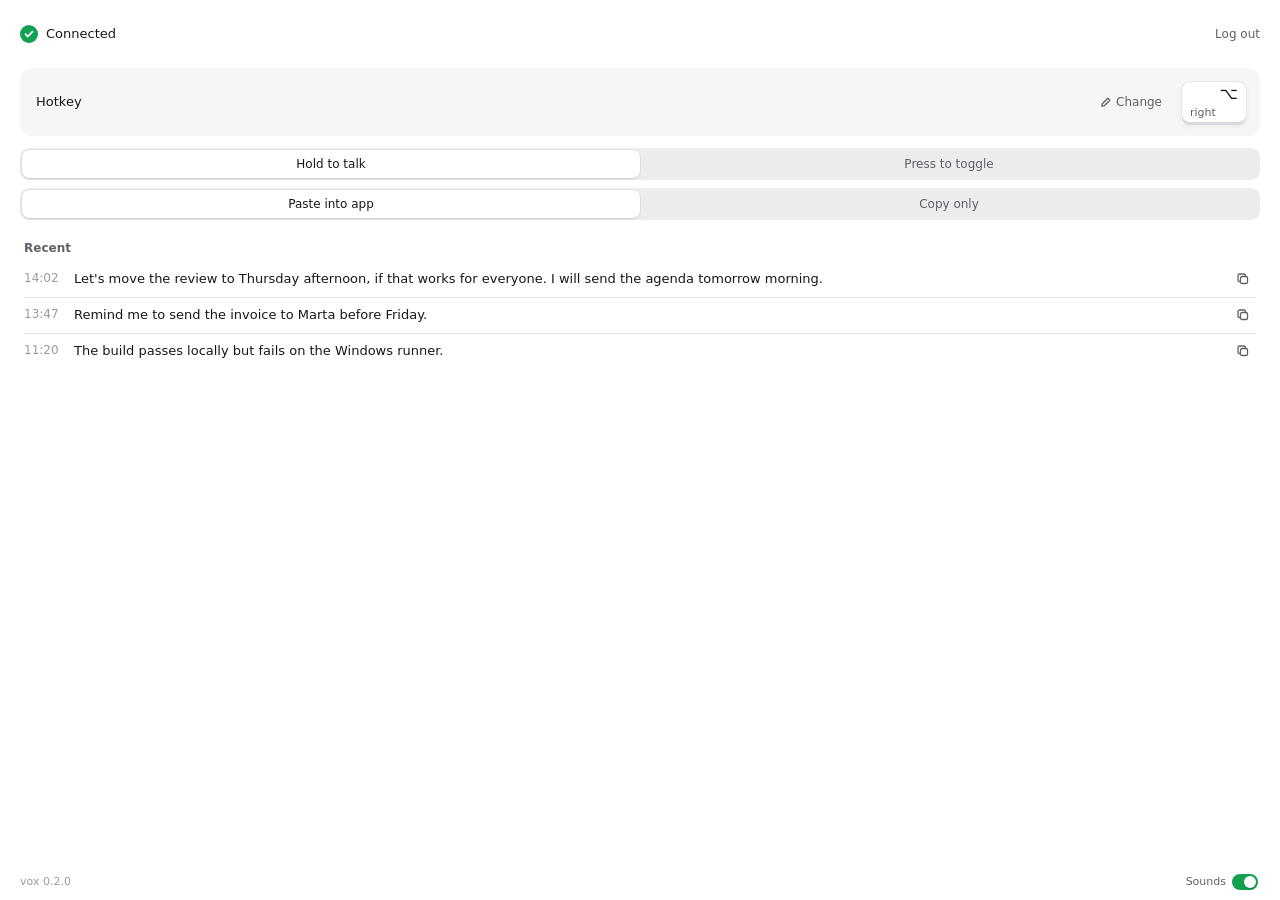
==== vox/ui/index.html @ f99d046e "Add vox: push-to-talk dictation through ChatGPT A menu bar app for macOS (Windows build included): h" ====
<!doctype html>
<html lang="en">
<head>
<meta charset="utf-8">
<meta name="viewport" content="width=device-width, initial-scale=1">
<title>vox</title>
<link rel="stylesheet" href="style.css">
<style>
  /* Step "Try it": one line with a live keycap in it. */
  .try { display: flex; align-items: center; gap: var(--s2); font-size: var(--fs-lg); color: var(--text-2); flex-wrap: wrap; }
  .try .keys { margin: 0 2px; }
  .view-enter { animation: reveal var(--t-slow) var(--ease-out); }
  .step.done .step-num { animation: none; }
  .step.just .step-num { animation: pop var(--t-slow) var(--ease-out); }
  .cancel-key { display: inline-flex; align-items: center; gap: 6px; font-size: var(--fs-sm); color: var(--text-2); padding: 2px 4px; border-radius: var(--r-sm); }
  .cancel-key:hover { color: var(--text); }
</style>
</head>
<body class="main">
<div class="app" id="app">
  <section id="top"></section>
  <section id="settings"></section>
  <section id="recent"></section>
  <footer class="footer" id="footer"></footer>
</div>

<script>
(() => {
  "use strict";

  // ---------- icons ----------
  const I = {
    check: '<svg width="12" height="12" viewBox="0 0 12 12" fill="none" stroke="currentColor" stroke-width="1.8" stroke-linecap="round" stroke-linejoin="round"><path d="M2.5 6.2l2.3 2.3 4.7-4.9"/></svg>',
    checkBig: '<svg width="14" height="14" viewBox="0 0 14 14" fill="none" stroke="currentColor" stroke-width="2" stroke-linecap="round" stroke-linejoin="round"><path d="M3 7.3l2.6 2.6 5.4-5.8"/></svg>',
    copy: '<svg width="14" height="14" viewBox="0 0 14 14" fill="none" stroke="currentColor" stroke-width="1.3"><rect x="4.5" y="4.5" width="7" height="7" rx="1.6"/><path d="M9.5 4.5V3.6c0-.9-.7-1.6-1.6-1.6H3.6C2.7 2 2 2.7 2 3.6v4.3c0 .9.7 1.6 1.6 1.6h.9"/></svg>',
    pencil: '<svg width="12" height="12" viewBox="0 0 12 12" fill="none" stroke="currentColor" stroke-width="1.3" stroke-linejoin="round"><path d="M7.8 2.2l2 2L4.3 9.7 1.8 10.2l.5-2.5z"/></svg>',
    warn: '<svg width="13" height="13" viewBox="0 0 16 16" fill="none"><path d="M8 1.8l6.6 11.6H1.4L8 1.8z" fill="currentColor"/><path d="M8 6.3v3.2" stroke="var(--bg)" stroke-width="1.6" stroke-linecap="round"/><circle cx="8" cy="11.4" r="0.9" fill="var(--bg)"/></svg>',
  };

  // ---------- helpers ----------
  const esc = (s) => String(s == null ? "" : s).replace(/[&<>"']/g, (c) => ({ "&": "&amp;", "<": "&lt;", ">": "&gt;", '"': "&quot;", "'": "&#39;" }[c]));

  const PERMS = [
    { id: "microphone", name: "Microphone", sub: "To hear you", why: "Records your voice while the key is down." },
    { id: "accessibility", name: "Accessibility", sub: "To type for you", why: "Pastes the text into the app you use." },
    { id: "input_monitoring", name: "Input Monitoring", sub: "To see the hotkey", why: "Sees the hotkey while other apps have focus." },
  ];

  // "unknown" counts as fine: some systems cannot report it, and a step that
  // can never turn green would block the set-up view forever.
  const permsOk = (s) => s.platform !== "mac" || PERMS.every((p) => (s.permissions || {})[p.id] !== "missing");

  // Keycaps. "Right ⌥" draws as one key with the symbol top-right and the
  // side word bottom-left, like a real Mac key. "Ctrl + Space" draws as two.
  function keycaps(label) {
    return String(label || "").split(" + ").map((p) => {
      const m = /^(Left|Right) (.+)$/.exec(p);
      return m
        ? `<span class="keycap split"><span class="sym">${esc(m[2])}</span><span class="word">${esc(m[1].toLowerCase())}</span></span>`
        : `<span class="keycap">${esc(p)}</span>`;
    }).join('<span class="plus">+</span>');
  }

  function keyButton(s) {
    if (s.capturing) return `<span class="capture-slot" role="status">Press a key<span class="caret"></span></span>`;
    return `<button class="keys" data-action="capture" title="Change hotkey" aria-label="Hotkey ${esc(s.hotkey.label)}. Change.">${keycaps(s.hotkey.label)}</button>`;
  }

  const cancelKey = (withText) => `<button class="cancel-key" data-action="cancel"><span class="kbd">esc</span>${withText ? "Cancel" : ""}</button>`;
  const changeBtn = () => `<button class="change-btn" data-action="capture">${I.pencil}Change</button>`;

  function seg(name, value, options) {
    const idx = Math.max(0, options.findIndex((o) => o[0] === value));
    const btns = options.map(([v, text]) =>
      `<button role="radio" aria-checked="${v === value}" data-action="${name}" data-value="${v}">${esc(text)}</button>`).join("");
    return `<div class="seg" role="radiogroup" data-index="${idx}"><span class="seg-thumb"></span>${btns}</div>`;
  }

  // ---------- transient UI (never stored in state) ----------
  const ui = {
    copied: null,        // { index, text, until }
    open: null,          // text of the expanded history row
    confirmUntil: 0,     // hotkey confirm animation
    justDone: {},        // step id -> true for the render where it turns done
    waiting: {},         // permission id -> time when "Open Settings" was clicked
    justGranted: {},     // permission id -> true for the render where it turns granted
    holdPermsUntil: 0,   // keep the permission step open briefly so the last check is seen
    lastView: null,
  };
  let state = null;
  let prev = null;

  // ---------- set-up steps ----------
  function buildSteps(s) {
    const mac = s.platform === "mac";
    const acc = s.account;
    const steps = [];

    let body1 = "";
    if (acc === "logged_out") {
      body1 = `<button class="btn btn-primary btn-wide" data-action="login">Log in with ChatGPT</button>`;
    } else if (acc === "logging_in") {
      body1 = `<div class="working"><span class="spinner"></span>Finish logging in in the ChatGPT window</div>`;
    } else if (acc === "learning") {
      body1 = `<div class="working"><span class="spinner"></span>Getting ready…</div><div class="progress"><i></i></div>`;
    } else if (acc === "error") {
      body1 = `<p class="error-text">${I.warn}<span>${esc(s.account_error || "Could not log in.")}</span></p><button class="btn btn-primary" data-action="login">Try again</button>`;
    }
    steps.push({ id: "login", done: acc === "ready", title: "Log in", doneTitle: "Connected",
      meta: acc === "ready" ? `<button class="link" data-action="logout">Log out</button>` : "", body: body1 });

    if (mac) {
      const perms = s.permissions || {};
      const missing = PERMS.filter((p) => perms[p.id] === "missing").length;
      const rows = PERMS.map((p) => {
        const st = perms[p.id] || "unknown";
        let action;
        if (st === "granted") action = `<span class="perm-ok${ui.justGranted[p.id] ? " pop" : ""}" aria-label="On">${I.checkBig}</span>`;
        else if (ui.waiting[p.id]) action = `<span class="perm-wait"><span class="spinner"></span>Waiting…</span>`;
        else action = `<button class="btn btn-quiet" data-action="perm" data-value="${p.id}">Open Settings</button>`;
        const dot = `<span class="dot ${st}${ui.justGranted[p.id] ? " pop" : ""}"></span>`;
        return `<div class="perm" title="${esc(p.why)}">${dot}<span class="perm-text"><span class="perm-name">${p.name}</span><span class="perm-sub">${p.sub}</span></span>${action}</div>`;
      }).join("");
      steps.push({ id: "perms", done: permsOk(s), title: "Allow access", doneTitle: "Access on",
        meta: permsOk(s) ? "" : `${missing} to go`, body: `<div class="perms">${rows}</div>` });
    }

    const verb = s.mode === "toggle" ? "Press" : "Hold";
    steps.push({ id: "try", done: (s.history || []).length > 0, title: "Try it", meta: "",
      body: `<div class="try">${verb} ${keyButton(s)} and speak</div>${s.capturing ? `<div style="margin-top:var(--s2)">${cancelKey(true)}</div>` : ""}` });

    // The open step is the first one not done. While the last permission
    // turns green, the permission step stays open a moment longer.
    let active = steps.findIndex((st) => !st.done);
    const permIdx = steps.findIndex((st) => st.id === "perms");
    if (permIdx >= 0 && Date.now() < ui.holdPermsUntil && (active < 0 || active > permIdx)) active = permIdx;
    // Steps after the open step never show as done: the list reads in order.
    steps.forEach((st, i) => { st.shownDone = st.done && (active < 0 || i <= active); });
    return { steps, active };
  }

  function stepsView(s) {
    const { steps, active } = buildSteps(s);
    const items = steps.map((st, i) => {
      const cls = ["step", st.shownDone ? "done" : "", i === active ? "active" : "", ui.justDone[st.id] ? "just" : ""].join(" ");
      const num = st.shownDone ? I.check : String(i + 1);
      return `<li class="${cls}">
        <div class="step-head"><span class="step-num">${num}</span><span class="step-title">${st.shownDone && st.doneTitle ? st.doneTitle : st.title}</span>${st.meta && (i <= active || active < 0) ? `<span class="step-meta">${st.meta}</span>` : ""}</div>
        ${i === active ? `<div class="step-body">${st.body}</div>` : ""}
      </li>`;
    }).join("");
    return `<h1 class="setup-title">Set up vox</h1><ol class="steps">${items}</ol>`;
  }

  // ---------- home ----------
  function accountRow() {
    return `<div class="account"><span class="check-badge">${I.check}</span><span class="label">Connected</span><button class="link" data-action="logout">Log out</button></div>`;
  }

  function settingsView(s) {
    const confirmed = Date.now() < ui.confirmUntil ? " confirmed" : "";
    const warning = s.hotkey && s.hotkey.warning
      ? `<div class="key-warning" role="note">${I.warn}<span>${esc(s.hotkey.warning)}</span></div>` : "";
    return `<div class="settings">
      <div class="hotkey${confirmed}">
        <div class="hotkey-text"><div class="hotkey-title">Hotkey</div></div>
        ${s.capturing ? cancelKey(true) : changeBtn()}
        ${keyButton(s)}
      </div>
      ${warning}
      ${seg("mode", s.mode, [["hold", "Hold to talk"], ["toggle", "Press to toggle"]])}
      ${seg("output", s.output, [["paste", "Paste into app"], ["copy", "Copy only"]])}
    </div>`;
  }

  function recentView(s) {
    const now = Date.now();
    // The warning line takes one row of height; drop one row so the footer
    // stays inside the fixed 520 px window.
    const max = s.hotkey && s.hotkey.warning ? 4 : 5;
    const rows = (s.history || []).slice(0, max).map((h, i) => {
      const copied = ui.copied && ui.copied.index === i && ui.copied.text === h.text && now < ui.copied.until;
      const open = ui.open === h.text;
      return `<li class="row${copied ? " copied" : ""}${open ? " open" : ""}" data-action="expand" data-index="${i}" aria-expanded="${open}">
        <span class="row-time">${esc(h.time)}</span>
        <span class="row-text">${esc(h.text)}</span>
        <button class="copy-btn" data-action="copy" data-index="${i}" aria-label="Copy">${copied ? I.check + "<span>Copied</span>" : I.copy}</button>
      </li>`;
    }).join("");
    return `<div class="recent"><h2 class="section-title">Recent</h2><ul class="rows">${rows}</ul></div>`;
  }

  function footerView(s, home) {
    const sw = home
      ? `<button class="switch" role="switch" aria-checked="${!!s.sounds}" data-action="sounds">Sounds<span class="track"></span></button>` : "";
    return `<span>vox ${esc(s.version || "")}</span>${sw}`;
  }

  // ---------- render ----------
  const last = {};
  function put(id, html, enterClass) {
    const el = document.getElementById(id);
    if (last[id] === html) return;
    last[id] = html;
    el.innerHTML = html;
    el.hidden = html === "";
    if (enterClass) { el.classList.remove(enterClass); void el.offsetWidth; el.classList.add(enterClass); }
  }

  function isHome(s) {
    return s.account === "ready" && permsOk(s) && (s.history || []).length > 0 && Date.now() >= ui.holdPermsUntil;
  }

  function render() {
    const s = state;
    if (!s) return;
    const view = isHome(s) ? "home" : "setup";
    const enter = ui.lastView !== null && ui.lastView !== view ? "view-enter" : null;
    ui.lastView = view;
    if (view === "setup") {
      put("top", stepsView(s), enter);
      put("settings", "");
      put("recent", "");
    } else {
      put("top", accountRow(), enter);
      put("settings", settingsView(s), enter);
      put("recent", recentView(s), enter);
    }
    put("footer", footerView(s, view === "home"));
  }

  function onState(s) {
    prev = state;
    state = s;
    ui.justDone = {};
    ui.justGranted = {};
    if (prev) {
      // Hotkey confirm: capture ended with a new key.
      if (prev.capturing && !s.capturing && prev.hotkey.label !== s.hotkey.label) {
        ui.confirmUntil = Date.now() + 700;
        setTimeout(render, 720);
      }
      // Permissions: a change ends "Waiting…"; a new grant pops its check.
      const pp = prev.permissions || {}, np = s.permissions || {};
      PERMS.forEach((p) => {
        if (pp[p.id] !== np[p.id]) delete ui.waiting[p.id];
        if (pp[p.id] !== "granted" && np[p.id] === "granted") ui.justGranted[p.id] = true;
      });
      if (!permsOk(prev) && permsOk(s) && s.platform === "mac") {
        ui.holdPermsUntil = Date.now() + 900;
        setTimeout(render, 920);
      }
      // Steps that just turned done get one pop.
      const was = buildSteps(prev).steps;
      buildSteps(s).steps.forEach((st) => {
        const p = was.find((x) => x.id === st.id);
        if (st.done && p && !p.done) ui.justDone[st.id] = true;
      });
    }
    render();
  }

  // ---------- bridge ----------
  let api = null; // set to the pywebview api or the mock
  const call = (name, ...args) => {
    if (!api || typeof api[name] !== "function") return Promise.resolve();
    return Promise.resolve(api[name](...args)).catch((e) => console.error("[vox]", name, e));
  };

  window.vox = window.vox || {};
  window.vox.emit = (msg) => { if (msg && msg.type === "state" && msg.state) onState(msg.state); };

  // ---------- interactions ----------
  document.addEventListener("click", (e) => {
    const t = e.target.closest("[data-action]");
    if (!t || !state) return;
    const a = t.dataset.action, v = t.dataset.value;
    if (a === "login") call("login");
    else if (a === "logout") call("logout");
    else if (a === "capture") call("capture_hotkey");
    else if (a === "cancel") call("cancel_capture");
    else if (a === "mode" && v !== state.mode) call("set_mode", v);
    else if (a === "output" && v !== state.output) call("set_output", v);
    else if (a === "sounds") call("set_sounds", !state.sounds);
    else if (a === "perm") {
      ui.waiting[v] = Date.now();
      // Stop waiting after 30 s even if the user closed Settings unchanged.
      setTimeout(() => { if (ui.waiting[v] && Date.now() - ui.waiting[v] >= 30000) { delete ui.waiting[v]; render(); } }, 30010);
      render();
      call("open_permission", v);
    } else if (a === "copy") {
      const i = Number(t.dataset.index);
      const h = (state.history || [])[i];
      if (!h) return;
      call("copy", h.text);
      ui.copied = { index: i, text: h.text, until: Date.now() + 1400 };
      render();
      setTimeout(render, 1420);
    } else if (a === "expand") {
      // Do not collapse a row while the user selects text in it.
      if (String(window.getSelection && window.getSelection()).length > 0) return;
      const h = (state.history || [])[Number(t.dataset.index)];
      if (!h) return;
      ui.open = ui.open === h.text ? null : h.text;
      render();
    }
  });

  document.addEventListener("keydown", (e) => {
    if (state && state.capturing && e.key === "Escape") { e.preventDefault(); call("cancel_capture"); }
  });

  // ---------- mock (plain browser, or "?mock") ----------
  function startMock() {
    const history = [
      { text: "Let's move the review to Thursday afternoon, if that works for everyone. I will send the agenda tomorrow morning.", time: "14:02" },
      { text: "Remind me to send the invoice to Marta before Friday.", time: "13:47" },
      { text: "The build passes locally but fails on the Windows runner.", time: "11:20" },
    ];
    const five = history.concat([
      // CJK sample, escaped so the source stays ASCII: checks Chinese layout in Recent.
      { text: "\u5468\u4e94\u4e4b\u524d\u628a\u53d1\u7968\u53d1\u7ed9\u739b\u5c14\u5854\uff0c\u987a\u4fbf\u786e\u8ba4\u4e00\u4e0b\u4ed8\u6b3e\u65e5\u671f\u3002", time: "10:05" },
      { text: "Ship it after the review.", time: "09:31" },
    ]);
    const granted = { microphone: "granted", accessibility: "granted", input_monitoring: "granted" };
    const base = {
      platform: "mac", account: "ready", account_error: null, hotkey: { label: "Right ⌥", warning: null },
      capturing: false, mode: "hold", output: "paste", sounds: true, permissions: granted, history, version: "0.2.0",
    };
    const presets = {
      logged_out: { account: "logged_out", history: [] },
      first_run: { account: "logged_out", history: [], permissions: { microphone: "missing", accessibility: "missing", input_monitoring: "missing" } },
      logging_in: { account: "logging_in", history: [] },
      learning: { account: "learning", history: [] },
      ready: {},
      ready_full: { history: five },
      ready_empty: { history: [] },
      capturing: { capturing: true },
      permissions: { permissions: { microphone: "missing", accessibility: "missing", input_monitoring: "granted" } },
      error: { account: "error", account_error: "Login timed out.", history: [] },
      warning: { history: five, hotkey: { label: "Ctrl + Space", warning: "Also switches input source" } },
      win: { platform: "win", hotkey: { label: "Right Ctrl", warning: null }, permissions: {} },
    };
    let s;
    const load = () => {
      const key = (location.hash || "#ready").slice(1);
      s = JSON.parse(JSON.stringify(Object.assign({}, base, presets[key] || {})));
      state = null; ui.lastView = null; ui.waiting = {}; ui.open = null;
      window.vox.emit({ type: "state", state: s });
    };
    const push = (patch) => { s = Object.assign({}, s, patch); window.vox.emit({ type: "state", state: JSON.parse(JSON.stringify(s)) }); };
    const after = (ms, fn) => setTimeout(fn, ms);

    // Mock key capture. A lone modifier is decided on key-up, so that
    // "Ctrl" then "Space" becomes "Ctrl + Space" and not "Left Ctrl".
    const mac = () => s.platform === "mac";
    const MOD = { Control: () => (mac() ? "⌃" : "Ctrl"), Alt: () => (mac() ? "⌥" : "Alt"), Shift: () => (mac() ? "⇧" : "Shift"), Meta: () => (mac() ? "⌘" : "Win") };
    let pendingMod = null;
    const keyName = (e) => {
      if (e.code === "Space") return "Space";
      if (/^F\d+$/.test(e.code)) return e.code;
      if (e.key.length === 1) return e.key.toUpperCase();
      return e.key;
    };
    const setKey = (label) => push({ capturing: false, hotkey: { label, warning: label === "Ctrl + Space" ? "Also switches input source" : null } });
    document.addEventListener("keydown", (e) => {
      if (!s || !s.capturing || e.key === "Escape") return;
      e.preventDefault();
      if (MOD[e.key]) { pendingMod = e; return; }
      pendingMod = null;
      const mods = [];
      if (e.ctrlKey) mods.push(MOD.Control());
      if (e.altKey) mods.push(MOD.Alt());
      if (e.shiftKey) mods.push(MOD.Shift());
      if (e.metaKey) mods.push(MOD.Meta());
      setKey(mods.concat(keyName(e)).join(" + "));
    });
    document.addEventListener("keyup", (e) => {
      if (!s || !s.capturing || !pendingMod || e.code !== pendingMod.code) return;
      const side = e.code.endsWith("Right") ? "Right" : "Left";
      pendingMod = null;
      setKey(`${side} ${MOD[e.key]()}`);
    });

    api = {
      get_state: () => Promise.resolve(s),
      login: () => {
        push({ account: "logging_in", account_error: null });
        after(1600, () => { push({ account: "learning" }); after(5000, () => push({ account: "ready" })); });
      },
      logout: () => push({ account: "logged_out" }),
      capture_hotkey: () => push({ capturing: true }),
      cancel_capture: () => push({ capturing: false }),
      set_mode: (m) => push({ mode: m }),
      set_output: (o) => push({ output: o }),
      set_sounds: (on) => push({ sounds: !!on }),
      open_permission: (id) => after(1500, () => push({ permissions: Object.assign({}, s.permissions, { [id]: "granted" }) })),
      copy: (text) => { try { navigator.clipboard && navigator.clipboard.writeText(text); } catch (_) {} },
    };
    window.addEventListener("hashchange", load);
    load();
  }

  // ---------- boot ----------
  let booted = false;
  function bootReal() {
    if (booted) return;
    booted = true;
    api = window.pywebview.api;
    call("get_state").then((s) => { if (s && !state) onState(s); });
  }
  // "?mock" forces the mock, also inside pywebview, for screenshots of
  // each state in the real engine.
  if (new URLSearchParams(location.search).has("mock")) {
    booted = true;
    startMock();
  }
  window.addEventListener("pywebviewready", bootReal);
  if (window.pywebview && window.pywebview.api) bootReal();
  setTimeout(() => {
    if (booted) return;
    if (window.pywebview) return; // bridge exists; wait for pywebviewready.
    booted = true;
    startMock();
  }, 300);
})();
</script>
</body>
</html>
---- vox/ui/style.css ----
/* vox shared styles.
 *
 * Tokens follow docs/design.md. Light is the default; dark comes from
 * prefers-color-scheme so the window follows the OS without a setting.
 * The HUD does not use the theme colours: its capsule is dark in both
 * modes, so its own tokens live in hud.html.
 */

:root {
  color-scheme: light dark;

  /* Neutrals */
  --bg: #ffffff;
  --surface: #f6f6f7;
  --surface-2: #ececee;
  --line: #e4e4e7;
  --text: #18181b;
  --text-2: #5f6168;
  --text-3: #9a9ca3;

  /* Ink: the primary action colour. It matches the dark HUD capsule, so the
     two surfaces read as one product. */
  --ink: #1b1b1f;
  --ink-text: #ffffff;
  --ink-hover: #34343a;

  /* The one accent: "on" and "done" (checks, granted, live state). */
  --accent: #12a150;
  --accent-soft: rgba(18, 161, 80, 0.12);

  /* Status colours. Not accents: they only mark problems. */
  --danger: #d0362c;
  --warn: #c27a00;

  --thumb: #ffffff;
  --thumb-shadow: 0 1px 2px rgba(0, 0, 0, 0.12), 0 0 0 0.5px rgba(0, 0, 0, 0.06);
  --key-top: #ffffff;
  --key-side: #d9d9de;
  --focus: 0 0 0 3px rgba(18, 161, 80, 0.35);

  /* Type */
  /* CJK faces come after the UI faces so Latin text keeps the system look
     and Chinese text gets PingFang or YaHei, not a fallback serif. */
  --font: -apple-system, BlinkMacSystemFont, "Segoe UI", system-ui, "PingFang SC", "Microsoft YaHei UI", sans-serif;
  --fs-xs: 11px;
  --fs-sm: 12px;
  --fs-md: 13px;
  --fs-lg: 15px;
  --fs-xl: 20px;

  /* Spacing (4 px grid) */
  --s1: 4px;
  --s2: 8px;
  --s3: 12px;
  --s4: 16px;
  --s5: 20px;
  --s6: 24px;

  /* Radius */
  --r-sm: 6px;
  --r-md: 9px;
  --r-lg: 12px;

  /* Motion */
  --t-fast: 120ms;
  --t-base: 180ms;
  --t-slow: 320ms;
  --ease-out: cubic-bezier(0.2, 0.8, 0.2, 1);
  --ease: cubic-bezier(0.4, 0, 0.2, 1);
}

@media (prefers-color-scheme: dark) {
  :root {
    --bg: #1e1e21;
    --surface: #26262a;
    --surface-2: #303035;
    --line: #36363c;
    --text: #ededf0;
    --text-2: #a6a8b0;
    --text-3: #8a8c94;

    --ink: #f2f2f4;
    --ink-text: #18181b;
    --ink-hover: #ffffff;

    --accent: #34d17a;
    --accent-soft: rgba(52, 209, 122, 0.14);

    --danger: #ff6b60;
    --warn: #f2ac3c;

    --thumb: #55555c;
    --thumb-shadow: 0 1px 2px rgba(0, 0, 0, 0.4), inset 0 0 0 1px rgba(255, 255, 255, 0.06);
    --key-top: #3a3a40;
    --key-side: #141416;
    --focus: 0 0 0 3px rgba(52, 209, 122, 0.4);
  }
}

* { box-sizing: border-box; }

html, body {
  margin: 0;
  padding: 0;
  font-family: var(--font);
  font-size: var(--fs-md);
  line-height: 1.4;
  color: var(--text);
  -webkit-font-smoothing: antialiased;
  -webkit-user-select: none;
  user-select: none;
  cursor: default;
}

button {
  font: inherit;
  color: inherit;
  background: none;
  border: 0;
  padding: 0;
  margin: 0;
  cursor: pointer;
}

button:focus-visible,
[tabindex]:focus-visible {
  outline: none;
  box-shadow: var(--focus);
}

svg { display: block; flex: none; }

@media (prefers-reduced-motion: reduce) {
  *, *::before, *::after {
    animation-duration: 1ms !important;
    animation-iteration-count: 1 !important;
    transition-duration: 1ms !important;
  }
}

/* ------------------------------------------------------------------ */
/* Main window                                                         */
/* ------------------------------------------------------------------ */

body.main {
  background: var(--bg);
  width: 100vw;
  height: 100vh;
  overflow: hidden;
}

.app {
  height: 100vh;
  display: flex;
  flex-direction: column;
  padding: var(--s5) var(--s5) 0;
  overflow-y: auto;
}

.app > * { flex: none; }
.app [hidden] { display: none !important; }

/* Account row (set-up view) */
.account {
  display: flex;
  align-items: center;
  gap: var(--s2);
  height: 28px;
  margin-bottom: var(--s5);
}
.account .label { flex: 1; font-weight: 500; }
.check-badge {
  width: 18px;
  height: 18px;
  border-radius: 50%;
  background: var(--accent);
  color: #fff;
  display: grid;
  place-items: center;
}

.link {
  margin-right: -4px;
  color: var(--text-2);
  font-size: var(--fs-sm);
  padding: 2px 4px;
  border-radius: var(--r-sm);
}
.link:hover { color: var(--text); text-decoration: underline; }

/* Steps (first run) */
.setup-title {
  font-size: var(--fs-lg);
  font-weight: 600;
  margin: 0 0 var(--s3);
}

.steps {
  list-style: none;
  margin: 0 0 var(--s5);
  padding: 0;
  display: flex;
  flex-direction: column;
  gap: var(--s1);
}

.step {
  border-radius: var(--r-lg);
  transition: background var(--t-base) var(--ease);
}
.step.active { background: var(--surface); }

.step-head {
  display: flex;
  align-items: center;
  gap: var(--s3);
  height: 40px;
  padding: 0 var(--s3);
}

.step-num {
  width: 20px;
  height: 20px;
  border-radius: 50%;
  display: grid;
  place-items: center;
  font-size: var(--fs-xs);
  font-weight: 600;
  color: var(--text-3);
  box-shadow: inset 0 0 0 1.5px var(--line);
  font-variant-numeric: tabular-nums;
}
.step.active .step-num {
  color: var(--ink-text);
  background: var(--ink);
  box-shadow: none;
}
.step.done .step-num {
  background: var(--accent);
  color: #fff;
  box-shadow: none;
  animation: pop var(--t-slow) var(--ease-out);
}

.step-title { flex: 1; font-weight: 500; }
.step:not(.active):not(.done) .step-title { color: var(--text-3); }
.step.done .step-title { color: var(--text-2); }
.step-meta { font-size: var(--fs-sm); color: var(--text-3); }

.step-body {
  padding: 0 var(--s3) var(--s3) calc(var(--s3) + 20px + var(--s3));
  animation: reveal var(--t-base) var(--ease-out);
}
.step-body p { margin: 0 0 var(--s3); color: var(--text-2); }
.step-body p:last-child { margin-bottom: 0; }

@keyframes reveal {
  from { opacity: 0; transform: translateY(-3px); }
  to { opacity: 1; transform: none; }
}
@keyframes pop {
  0% { transform: scale(0.6); }
  60% { transform: scale(1.12); }
  100% { transform: scale(1); }
}

/* Buttons */
.btn {
  display: inline-flex;
  align-items: center;
  justify-content: center;
  gap: var(--s2);
  height: 34px;
  padding: 0 var(--s4);
  border-radius: var(--r-md);
  font-weight: 600;
  white-space: nowrap;
  transition: background var(--t-fast) var(--ease), transform var(--t-fast) var(--ease);
}
.btn:active { transform: scale(0.98); }
.btn-primary { background: var(--ink); color: var(--ink-text); }
.btn-primary:hover { background: var(--ink-hover); }
.btn-wide { width: 100%; }
.btn-quiet {
  height: 26px;
  padding: 0 var(--s3);
  font-size: var(--fs-sm);
  font-weight: 500;
  background: var(--bg);
  box-shadow: inset 0 0 0 1px var(--line);
  border-radius: var(--r-sm);
}
.btn-quiet:hover { box-shadow: inset 0 0 0 1px var(--text-3); }

/* Two classes, so it wins over ".step-body p" and stays red. */
.step-body .error-text {
  display: flex;
  align-items: center;
  gap: 6px;
  color: var(--danger);
}

/* Working row: spinner + text */
.working {
  display: flex;
  align-items: center;
  gap: var(--s2);
  color: var(--text-2);
}
.spinner {
  width: 14px;
  height: 14px;
  border-radius: 50%;
  border: 2px solid var(--line);
  border-top-color: var(--text-2);
  animation: spin 0.8s linear infinite;
}
@keyframes spin { to { transform: rotate(360deg); } }

/* "Getting ready" progress. It fills over about 5 s and then waits at 92 %,
   so a slow first learn never looks finished before it is. */
.progress {
  height: 4px;
  border-radius: 2px;
  background: var(--surface-2);
  overflow: hidden;
  margin-top: var(--s3);
}
.progress > i {
  display: block;
  height: 100%;
  width: 92%;
  border-radius: inherit;
  background: var(--ink);
  transform-origin: left;
  animation: fill 5s var(--ease-out) both;
}
@keyframes fill { from { transform: scaleX(0.04); } to { transform: scaleX(1); } }

/* Permission rows */
.perms { display: flex; flex-direction: column; gap: var(--s2); }
.perm {
  display: flex;
  align-items: center;
  gap: var(--s3);
  min-height: 36px;
}
.perm-text { flex: 1; min-width: 0; }
.perm-name { font-weight: 500; }
.perm-sub { display: block; font-size: var(--fs-sm); color: var(--text-3); line-height: 1.3; }
.perm-ok { color: var(--accent); display: grid; place-items: center; width: 26px; height: 26px; }
.perm-ok.pop, .dot.pop { animation: pop var(--t-slow) var(--ease-out); }
.perm-wait { display: inline-flex; align-items: center; gap: 6px; height: 26px; font-size: var(--fs-sm); color: var(--text-3); }
.perm-wait .spinner { width: 12px; height: 12px; border-width: 1.5px; }

.dot {
  width: 8px;
  height: 8px;
  border-radius: 50%;
  flex: none;
  background: var(--text-3);
}
.dot.granted { background: var(--accent); }
.dot.missing { background: var(--danger); }
.dot.unknown { background: var(--warn); }

/* Settings block */
.settings { display: flex; flex-direction: column; gap: var(--s2); }

.hotkey {
  min-height: 68px; /* Same height idle and capturing: no jump. */
  display: flex;
  align-items: center;
  gap: var(--s3);
  padding: var(--s3) var(--s3) var(--s3) var(--s4);
  margin-bottom: var(--s1);
  border-radius: var(--r-lg);
  background: var(--surface);
  transition: box-shadow var(--t-base) var(--ease);
}
.hotkey-text { flex: 1; min-width: 0; }
.hotkey-title { font-weight: 500; }
.change-btn {
  display: inline-flex;
  align-items: center;
  gap: 4px;
  height: 26px;
  padding: 0 6px;
  border-radius: var(--r-sm);
  font-size: var(--fs-sm);
  color: var(--text-2);
}
.change-btn:hover { color: var(--text); background: var(--surface-2); }
.key-warning {
  display: flex;
  align-items: center;
  gap: 6px;
  margin: -2px 0 var(--s1) var(--s4);
  font-size: var(--fs-sm);
  color: var(--warn);
}
.hotkey.confirmed { animation: ring 700ms var(--ease-out); }
@keyframes ring {
  0% { box-shadow: 0 0 0 0 var(--accent); }
  100% { box-shadow: 0 0 0 8px transparent; }
}

/* Keycaps: a lighter top face over a darker lip, like a real key.
   Pressing moves the face down onto the lip. */
.keys {
  display: flex;
  align-items: center;
  gap: 6px;
  padding: 2px;
  border-radius: var(--r-md);
}
.keys .plus { color: var(--text-3); font-size: var(--fs-sm); }
.keycap {
  position: relative;
  min-width: 44px;
  height: 40px;
  padding: 0 var(--s3);
  border-radius: 8px;
  background: var(--key-top);
  box-shadow: 0 3px 0 var(--key-side), 0 0 0 1px var(--line), 0 4px 6px rgba(0, 0, 0, 0.06);
  display: flex;
  align-items: center;
  justify-content: center;
  font-size: var(--fs-lg);
  font-weight: 500;
  color: var(--text);
  transition: transform var(--t-fast) var(--ease), box-shadow var(--t-fast) var(--ease);
}
.keycap.split {
  min-width: 64px;
  flex-direction: column;
  align-items: stretch;
  justify-content: space-between;
  padding: 4px 8px 4px;
}
.keycap .sym { align-self: flex-end; font-size: 16px; line-height: 1; }
.keycap .word { align-self: flex-start; font-size: 11px; line-height: 1; color: var(--text-2); }

button.keys:hover .keycap { box-shadow: 0 3px 0 var(--key-side), 0 0 0 1px var(--text-3), 0 4px 6px rgba(0, 0, 0, 0.06); }
button.keys:active .keycap,
.hotkey.confirmed .keycap { transform: translateY(2px); box-shadow: 0 1px 0 var(--key-side), 0 0 0 1px var(--line); }
.hotkey.confirmed .keycap { animation: press 420ms var(--ease-out); }
@keyframes press {
  0% { transform: translateY(2px); box-shadow: 0 1px 0 var(--key-side), 0 0 0 1px var(--accent); }
  100% { transform: none; box-shadow: 0 3px 0 var(--key-side), 0 0 0 1px var(--line); }
}

/* Capturing: the key turns into an empty slot that waits for input. */
.capture-slot {
  height: 40px;
  min-width: 132px;
  padding: 0 var(--s3);
  border-radius: 8px;
  border: 1.5px dashed var(--text-3);
  display: flex;
  align-items: center;
  justify-content: center;
  gap: 6px;
  color: var(--text-2);
  font-weight: 500;
  animation: breathe 1.6s var(--ease) infinite;
}
.caret {
  width: 1.5px;
  height: 16px;
  background: var(--text);
  animation: blink 1s steps(2, start) infinite;
}
@keyframes blink { to { visibility: hidden; } }
@keyframes breathe { 50% { border-color: var(--text-2); } }

/* Inline keycap inside running text */
.kbd {
  display: inline-block;
  padding: 0 6px;
  margin: 0 1px;
  border-radius: 5px;
  background: var(--key-top);
  box-shadow: 0 1.5px 0 var(--key-side), 0 0 0 1px var(--line);
  font-weight: 500;
  color: var(--text);
  line-height: 20px;
}

/* Segmented control: a sliding thumb shows the choice. */
.seg {
  position: relative;
  display: grid;
  grid-template-columns: 1fr 1fr;
  height: 32px;
  padding: 2px;
  border-radius: var(--r-md);
  background: var(--surface-2);
}
.seg-thumb {
  position: absolute;
  top: 2px;
  bottom: 2px;
  left: 2px;
  width: calc(50% - 2px);
  border-radius: 7px;
  background: var(--thumb);
  box-shadow: var(--thumb-shadow);
  transition: transform var(--t-base) var(--ease-out);
}
.seg[data-index="1"] .seg-thumb { transform: translateX(100%); }
.seg button {
  position: relative;
  z-index: 1;
  border-radius: 7px;
  font-size: var(--fs-sm);
  font-weight: 500;
  color: var(--text-2);
  white-space: nowrap;
  transition: color var(--t-fast) var(--ease);
}
.seg button[aria-checked="true"] { color: var(--text); }

/* Recent transcripts */
.recent { margin-top: var(--s5); }
.section-title {
  font-size: var(--fs-sm);
  font-weight: 600;
  color: var(--text-2);
  margin: 0 0 var(--s1) 0;
  padding-left: var(--s1);
}
.rows { list-style: none; margin: 0; padding: 0; }
.row {
  display: flex;
  align-items: center;
  gap: var(--s3);
  height: 36px;
  padding: 0 var(--s1) 0 var(--s1);
  border-radius: var(--r-md);
  transition: background var(--t-slow) var(--ease);
}
/* Divider as an inset line, so it stays straight next to the row radius. */
.row { position: relative; cursor: pointer; }
.row + .row::before {
  content: "";
  position: absolute;
  top: 0;
  left: 4px;
  right: 4px;
  height: 1px;
  background: var(--line);
  transition: opacity var(--t-fast) var(--ease);
}
.row:hover, .row.open { background: var(--surface); }
.row:hover::before, .row:hover + .row::before,
.row.open::before, .row.open + .row::before,
.row.copied::before, .row.copied + .row::before { opacity: 0; }
.row.open { height: auto; min-height: 36px; align-items: flex-start; padding-top: 8px; padding-bottom: 8px; }
.row.open .row-text { white-space: normal; overflow: visible; -webkit-user-select: text; user-select: text; cursor: text; }
.row.open .copy-btn { margin-top: -4px; }
.row.copied { background: var(--accent-soft); }
.row-time {
  width: 38px;
  flex: none;
  font-size: var(--fs-sm);
  color: var(--text-3);
  font-variant-numeric: tabular-nums;
}
.row-text {
  flex: 1;
  min-width: 0;
  white-space: nowrap;
  overflow: hidden;
  text-overflow: ellipsis;
}
.copy-btn {
  display: inline-flex;
  align-items: center;
  gap: 4px;
  height: 26px;
  min-width: 26px;
  padding: 0 6px;
  justify-content: center;
  border-radius: var(--r-sm);
  color: var(--text-2);
  font-size: var(--fs-sm);
  font-weight: 500;
}
.copy-btn:hover { color: var(--text); background: var(--surface-2); }
.row.copied .copy-btn { color: var(--accent); background: none; }
.row.copied .copy-btn span { animation: reveal var(--t-fast) var(--ease-out); }


/* Footer */
.footer {
  margin-top: auto;
  display: flex;
  align-items: center;
  justify-content: space-between;
  height: 36px;
  font-size: var(--fs-xs);
  color: var(--text-3);
}

/* Sounds switch: compact, in the footer. */
.switch {
  display: inline-flex;
  align-items: center;
  gap: 6px;
  height: 24px;
  padding: 0 2px 0 4px;
  border-radius: var(--r-sm);
  font-size: var(--fs-xs);
  color: var(--text-2);
}
.switch:hover { color: var(--text); }
.switch .track {
  position: relative;
  width: 26px;
  height: 16px;
  border-radius: 8px;
  background: var(--surface-2);
  box-shadow: inset 0 0 0 1px var(--line);
  transition: background var(--t-base) var(--ease);
}
.switch .track::after {
  content: "";
  position: absolute;
  top: 2px;
  left: 2px;
  width: 12px;
  height: 12px;
  border-radius: 50%;
  background: #ffffff;
  box-shadow: 0 1px 2px rgba(0, 0, 0, 0.25);
  transition: transform var(--t-base) var(--ease-out);
}
.switch[aria-checked="true"] .track { background: var(--accent); box-shadow: none; }
.switch[aria-checked="true"] .track::after { transform: translateX(10px); }
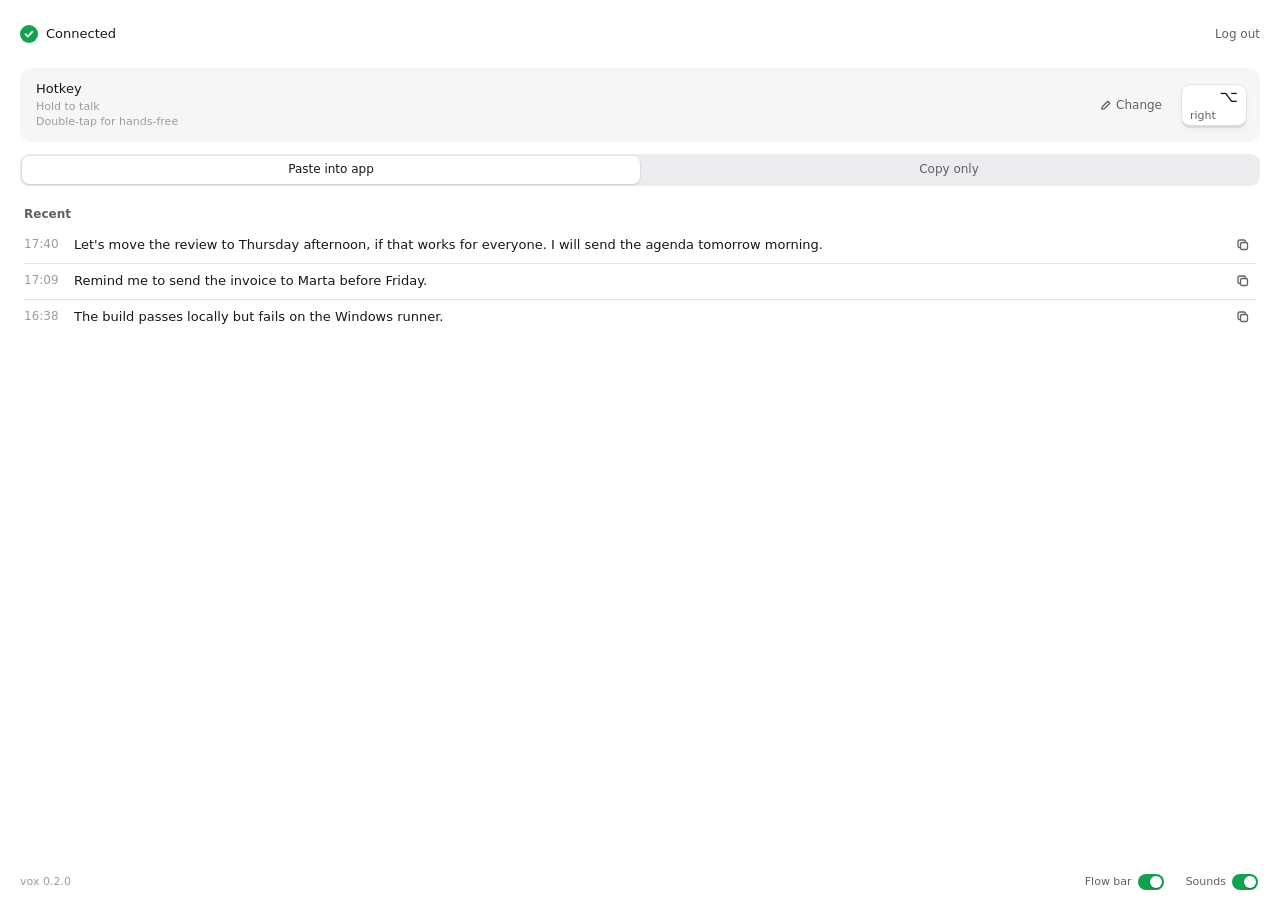
==== commit 7cc3be5d: "Dock the flow bar to screen edges, keep full history, add hands-free - Flow bar: drag it anywhere; i" ====
--- a/vox/ui/index.html
+++ b/vox/ui/index.html
@@ -35,16 +35,25 @@
     copy: '<svg width="14" height="14" viewBox="0 0 14 14" fill="none" stroke="currentColor" stroke-width="1.3"><rect x="4.5" y="4.5" width="7" height="7" rx="1.6"/><path d="M9.5 4.5V3.6c0-.9-.7-1.6-1.6-1.6H3.6C2.7 2 2 2.7 2 3.6v4.3c0 .9.7 1.6 1.6 1.6h.9"/></svg>',
     pencil: '<svg width="12" height="12" viewBox="0 0 12 12" fill="none" stroke="currentColor" stroke-width="1.3" stroke-linejoin="round"><path d="M7.8 2.2l2 2L4.3 9.7 1.8 10.2l.5-2.5z"/></svg>',
     warn: '<svg width="13" height="13" viewBox="0 0 16 16" fill="none"><path d="M8 1.8l6.6 11.6H1.4L8 1.8z" fill="currentColor"/><path d="M8 6.3v3.2" stroke="var(--bg)" stroke-width="1.6" stroke-linecap="round"/><circle cx="8" cy="11.4" r="0.9" fill="var(--bg)"/></svg>',
+    chevL: '<svg width="16" height="16" viewBox="0 0 16 16" fill="none" stroke="currentColor" stroke-width="1.6" stroke-linecap="round" stroke-linejoin="round"><path d="M10 3.5L5.5 8l4.5 4.5"/></svg>',
+    chevR: '<svg width="12" height="12" viewBox="0 0 12 12" fill="none" stroke="currentColor" stroke-width="1.4" stroke-linecap="round" stroke-linejoin="round"><path d="M4.5 2.5L8 6l-3.5 3.5"/></svg>',
+    chevD: '<svg width="10" height="10" viewBox="0 0 10 10" fill="none" stroke="currentColor" stroke-width="1.4" stroke-linecap="round" stroke-linejoin="round"><path d="M2.5 3.8L5 6.3l2.5-2.5"/></svg>',
+    search: '<svg width="14" height="14" viewBox="0 0 14 14" fill="none" stroke="currentColor" stroke-width="1.5" stroke-linecap="round"><circle cx="6" cy="6" r="4.2"/><path d="M9.2 9.2l3 3"/></svg>',
+    x: '<svg width="10" height="10" viewBox="0 0 10 10" fill="none" stroke="currentColor" stroke-width="1.5" stroke-linecap="round"><path d="M2.5 2.5l5 5M7.5 2.5l-5 5"/></svg>',
+    trash: '<svg width="14" height="14" viewBox="0 0 14 14" fill="none" stroke="currentColor" stroke-width="1.3" stroke-linecap="round" stroke-linejoin="round"><path d="M2.5 4h9M5.5 4V2.8h3V4M3.8 4l.6 7.2h5.2l.6-7.2"/></svg>',
+    clock: '<svg width="28" height="28" viewBox="0 0 28 28" fill="none" stroke="currentColor" stroke-width="1.6" stroke-linecap="round"><circle cx="14" cy="14" r="10"/><path d="M14 8.5V14l3.5 2.2"/></svg>',
   };
 
   // ---------- helpers ----------
   const esc = (s) => String(s == null ? "" : s).replace(/[&<>"']/g, (c) => ({ "&": "&amp;", "<": "&lt;", ">": "&gt;", '"': "&quot;", "'": "&#39;" }[c]));
+  const $ = (id) => document.getElementById(id);
 
   const PERMS = [
     { id: "microphone", name: "Microphone", sub: "To hear you", why: "Records your voice while the key is down." },
     { id: "accessibility", name: "Accessibility", sub: "To type for you", why: "Pastes the text into the app you use." },
     { id: "input_monitoring", name: "Input Monitoring", sub: "To see the hotkey", why: "Sees the hotkey while other apps have focus." },
   ];
+
 
   // "unknown" counts as fine: some systems cannot report it, and a step that
   // can never turn green would block the set-up view forever.
@@ -76,10 +85,14 @@
     return `<div class="seg" role="radiogroup" data-index="${idx}"><span class="seg-thumb"></span>${btns}</div>`;
   }
 
+  // Row key: the history id, or the list position for items without one.
+  const rowKey = (h, i) => (h && h.id != null ? "id" + h.id : "i" + i);
+
   // ---------- transient UI (never stored in state) ----------
   const ui = {
-    copied: null,        // { index, text, until }
-    open: null,          // text of the expanded history row
+    view: null,          // "history" while the history view is open
+    copied: null,        // { key, until }
+    open: null,          // key of the expanded row
     confirmUntil: 0,     // hotkey confirm animation
     justDone: {},        // step id -> true for the render where it turns done
     waiting: {},         // permission id -> time when "Open Settings" was clicked
@@ -125,9 +138,10 @@
         meta: permsOk(s) ? "" : `${missing} to go`, body: `<div class="perms">${rows}</div>` });
     }
 
-    const verb = s.mode === "toggle" ? "Press" : "Hold";
+    const verb = "Hold";
+    const sub = !s.capturing ? `<div class="try-sub">Double-tap for hands-free</div>` : "";
     steps.push({ id: "try", done: (s.history || []).length > 0, title: "Try it", meta: "",
-      body: `<div class="try">${verb} ${keyButton(s)} and speak</div>${s.capturing ? `<div style="margin-top:var(--s2)">${cancelKey(true)}</div>` : ""}` });
+      body: `<div class="try">${verb} ${keyButton(s)} and speak</div>${sub}${s.capturing ? `<div style="margin-top:var(--s2)">${cancelKey(true)}</div>` : ""}` });
 
     // The open step is the first one not done. While the last permission
     // turns green, the permission step stays open a moment longer.
@@ -161,45 +175,186 @@
     const confirmed = Date.now() < ui.confirmUntil ? " confirmed" : "";
     const warning = s.hotkey && s.hotkey.warning
       ? `<div class="key-warning" role="note">${I.warn}<span>${esc(s.hotkey.warning)}</span></div>` : "";
+    // The key works one fixed way, so the card states it instead of
+    // offering a choice.
     return `<div class="settings">
       <div class="hotkey${confirmed}">
-        <div class="hotkey-text"><div class="hotkey-title">Hotkey</div></div>
+        <div class="hotkey-text"><div class="hotkey-title">Hotkey</div>
+          <div class="hotkey-sub">Hold to talk<br>Double-tap for hands-free</div></div>
         ${s.capturing ? cancelKey(true) : changeBtn()}
         ${keyButton(s)}
       </div>
       ${warning}
-      ${seg("mode", s.mode, [["hold", "Hold to talk"], ["toggle", "Press to toggle"]])}
       ${seg("output", s.output, [["paste", "Paste into app"], ["copy", "Copy only"]])}
     </div>`;
   }
 
+  function rowHtml(h, key, src, withDelete) {
+    const copied = ui.copied && ui.copied.key === key && Date.now() < ui.copied.until;
+    const open = ui.open === key;
+    return `<li class="row${copied ? " copied" : ""}${open ? " open" : ""}${withDelete && hist.removing[key] ? " removing" : ""}" data-action="expand" data-src="${src}" data-key="${key}" aria-expanded="${open}">
+      <span class="row-time">${esc(h.time)}</span>
+      <span class="row-text">${esc(h.text)}</span>
+      <button class="copy-btn" data-action="copy" data-src="${src}" data-key="${key}" aria-label="Copy">${copied ? I.check + "<span>Copied</span>" : I.copy}</button>
+      ${withDelete ? `<button class="del-btn" data-action="delete" data-key="${key}" aria-label="Delete">${I.trash}</button>` : ""}
+    </li>`;
+  }
+
   function recentView(s) {
-    const now = Date.now();
-    // The warning line takes one row of height; drop one row so the footer
-    // stays inside the fixed 520 px window.
-    const max = s.hotkey && s.hotkey.warning ? 4 : 5;
-    const rows = (s.history || []).slice(0, max).map((h, i) => {
-      const copied = ui.copied && ui.copied.index === i && ui.copied.text === h.text && now < ui.copied.until;
-      const open = ui.open === h.text;
-      return `<li class="row${copied ? " copied" : ""}${open ? " open" : ""}" data-action="expand" data-index="${i}" aria-expanded="${open}">
-        <span class="row-time">${esc(h.time)}</span>
-        <span class="row-text">${esc(h.text)}</span>
-        <button class="copy-btn" data-action="copy" data-index="${i}" aria-label="Copy">${copied ? I.check + "<span>Copied</span>" : I.copy}</button>
-      </li>`;
-    }).join("");
-    return `<div class="recent"><h2 class="section-title">Recent</h2><ul class="rows">${rows}</ul></div>`;
-  }
-
-  function footerView(s, home) {
-    const sw = home
-      ? `<button class="switch" role="switch" aria-checked="${!!s.sounds}" data-action="sounds">Sounds<span class="track"></span></button>` : "";
-    return `<span>vox ${esc(s.version || "")}</span>${sw}`;
-  }
+    // The window has a fixed height. The hotkey warning takes about one row
+    // of height, so Recent gives one row back while it shows.
+    const max = 5 - (s.hotkey && s.hotkey.warning ? 1 : 0);
+    const rows = (s.history || []).slice(0, max).map((h, i) => rowHtml(h, rowKey(h, i), "recent", false)).join("");
+    const total = s.history_total || 0;
+    const all = total > 5 ? `<button class="see-all" data-action="history">All ${total}${I.chevR}</button>` : "";
+    return `<div class="recent"><div class="section-head"><h2 class="section-title">Recent</h2>${all}</div><ul class="rows">${rows}</ul></div>`;
+  }
+
+  function footerView(s, view) {
+    if (view === "history") return historyBar(s);
+    const sw = (on, action, label) =>
+      `<button class="switch" role="switch" aria-checked="${!!on}" data-action="${action}">${label}<span class="track"></span></button>`;
+    const sws = view === "home"
+      ? `<span class="switches">${sw(s.show_bar !== false, "bar", "Flow bar")}${sw(s.sounds, "sounds", "Sounds")}</span>` : "";
+    return `<span>vox ${esc(s.version || "")}</span>${sws}`;
+  }
+
+  // ---------- history view ----------
+  // The list is data fetched with get_history, not state. The view's shell
+  // is built once, so the search field keeps focus and caret while typing;
+  // only the list and the count re-render.
+  const PAGE = 50;
+  const hist = { query: "", items: [], total: 0, loading: false, loaded: false, token: 0, confirm: false, removing: {} };
+
+  const HISTORY_SHELL = `
+    <div class="h-head">
+      <button class="icon-btn" data-action="back" aria-label="Back">${I.chevL}</button>
+      <span class="h-title">History</span><span class="h-count" id="h-count"></span>
+    </div>
+    <div class="search">${I.search}<input id="h-q" type="search" placeholder="Search" autocomplete="off" spellcheck="false" aria-label="Search history"><button class="clear" id="h-clear" data-action="hclear" aria-label="Clear search" hidden>${I.x}</button></div>
+    <div class="h-list" id="h-list"></div>`;
+
+  function historyBar(s) {
+    const total = s.history_total || 0;
+    if (hist.confirm && total > 0) {
+      return `<div class="h-bar confirm"><span class="q">Clear all ${total}?</span><button class="link" data-action="hcancel">Cancel</button><button class="btn-danger" data-action="hconfirm">Clear</button></div>`;
+    }
+    return `<div class="h-bar">${total > 0 ? `<button class="link danger" data-action="hclearall">Clear history</button>` : ""}</div>`;
+  }
+
+  const pad = (n) => String(n).padStart(2, "0");
+  const isoDay = (d) => `${d.getFullYear()}-${pad(d.getMonth() + 1)}-${pad(d.getDate())}`;
+  function dayLabel(iso) {
+    const now = new Date();
+    if (iso === isoDay(now)) return "Today";
+    const y = new Date(now.getFullYear(), now.getMonth(), now.getDate() - 1);
+    if (iso === isoDay(y)) return "Yesterday";
+    const d = new Date(iso + "T12:00:00");
+    if (isNaN(d)) return iso || "";
+    const opt = { weekday: "short", month: "short", day: "numeric" };
+    if (d.getFullYear() !== now.getFullYear()) opt.year = "numeric";
+    return d.toLocaleDateString("en-US", opt);
+  }
+
+  function renderList() {
+    const list = $("h-list");
+    if (!list) return;
+    const top = list.scrollTop;
+    let html = "";
+    if (!hist.loaded) {
+      html = hist.loading ? `<div class="h-more"><span class="spinner"></span></div>` : "";
+    } else if (hist.items.length === 0) {
+      html = hist.query
+        ? `<div class="h-empty">${I.search.replace('width="14" height="14"', 'width="28" height="28"')}<span>No matches for “${esc(hist.query)}”</span></div>`
+        : `<div class="h-empty">${I.clock}<span>No history yet</span></div>`;
+    } else {
+      let day = null, open = false;
+      hist.items.forEach((h, i) => {
+        if (h.date !== day) {
+          if (open) html += "</ul>";
+          day = h.date;
+          html += `<div class="day">${esc(dayLabel(day))}</div><ul class="rows">`;
+          open = true;
+        }
+        html += rowHtml(h, rowKey(h, i), "hist", true);
+      });
+      if (open) html += "</ul>";
+      if (hist.loading) html += `<div class="h-more"><span class="spinner"></span></div>`;
+    }
+    list.innerHTML = html;
+    list.scrollTop = top;
+    $("h-count").textContent = hist.loaded && hist.total ? String(hist.total) : "";
+    $("h-clear").hidden = !$("h-q").value;
+  }
+
+  function loadMore(first) {
+    if (!first && (hist.loading || hist.items.length >= hist.total)) return;
+    const tok = hist.token;
+    hist.loading = true;
+    renderList();
+    call("get_history", hist.query, hist.items.length, PAGE).then((r) => {
+      if (tok !== hist.token) return; // a newer search replaced this one
+      hist.loading = false;
+      hist.loaded = true;
+      if (r) {
+        hist.items = hist.items.concat(r.items || []);
+        hist.total = Number(r.total) || 0;
+      }
+      renderList();
+      nearEnd();
+    });
+  }
+
+  function reload() {
+    hist.token += 1;
+    hist.items = [];
+    hist.total = 0;
+    hist.loaded = false;
+    hist.loading = false;
+    hist.removing = {};
+    loadMore(true);
+  }
+
+  // Load the next page when the list is within 160 px of its end. It also
+  // runs after each page, so a tall window fills itself.
+  function nearEnd() {
+    const list = $("h-list");
+    if (list && list.scrollTop + list.clientHeight > list.scrollHeight - 160) loadMore(false);
+  }
+
+  function enterHistory(query) {
+    ui.view = "history";
+    ui.open = null;
+    hist.confirm = false;
+    hist.query = query || "";
+    render();
+    const q = $("h-q");
+    q.value = hist.query;
+    q.focus();
+    reload();
+  }
+
+  function leaveHistory() {
+    ui.view = null;
+    ui.open = null;
+    hist.confirm = false;
+    hist.token += 1;
+    render();
+  }
+
+  let searchTimer = 0;
+  document.addEventListener("input", (e) => {
+    if (e.target.id !== "h-q") return;
+    $("h-clear").hidden = !e.target.value;
+    clearTimeout(searchTimer);
+    searchTimer = setTimeout(() => { hist.query = e.target.value.trim(); reload(); }, 150);
+  });
+  document.addEventListener("scroll", (e) => { if (e.target.id === "h-list") nearEnd(); }, true);
 
   // ---------- render ----------
   const last = {};
   function put(id, html, enterClass) {
-    const el = document.getElementById(id);
+    const el = $(id);
     if (last[id] === html) return;
     last[id] = html;
     el.innerHTML = html;
@@ -211,13 +366,23 @@
     return s.account === "ready" && permsOk(s) && (s.history || []).length > 0 && Date.now() >= ui.holdPermsUntil;
   }
 
+  function currentView(s) {
+    if (ui.view === "history" && s.account === "ready") return "history";
+    return isHome(s) ? "home" : "setup";
+  }
+
   function render() {
     const s = state;
     if (!s) return;
-    const view = isHome(s) ? "home" : "setup";
+    const view = currentView(s);
     const enter = ui.lastView !== null && ui.lastView !== view ? "view-enter" : null;
     ui.lastView = view;
-    if (view === "setup") {
+    $("top").classList.toggle("fill", view === "history");
+    if (view === "history") {
+      put("top", HISTORY_SHELL, enter);
+      put("settings", "");
+      put("recent", "");
+    } else if (view === "setup") {
       put("top", stepsView(s), enter);
       put("settings", "");
       put("recent", "");
@@ -226,7 +391,7 @@
       put("settings", settingsView(s), enter);
       put("recent", recentView(s), enter);
     }
-    put("footer", footerView(s, view === "home"));
+    put("footer", footerView(s, view));
   }
 
   function onState(s) {
@@ -256,6 +421,9 @@
         const p = was.find((x) => x.id === st.id);
         if (st.done && p && !p.done) ui.justDone[st.id] = true;
       });
+      // A new transcript while the history view is open: fetch the list
+      // again. A smaller total comes from our own delete or clear.
+      if (ui.view === "history" && (s.history_total || 0) > (prev.history_total || 0)) reload();
     }
     render();
   }
@@ -271,6 +439,12 @@
   window.vox.emit = (msg) => { if (msg && msg.type === "state" && msg.state) onState(msg.state); };
 
   // ---------- interactions ----------
+  const findRow = (src, key) => {
+    const list = src === "hist" ? hist.items : (state.history || []);
+    return list.find((h, i) => rowKey(h, i) === key);
+  };
+  const redraw = (src) => (src === "hist" ? renderList() : render());
+
   document.addEventListener("click", (e) => {
     const t = e.target.closest("[data-action]");
     if (!t || !state) return;
@@ -282,73 +456,152 @@
     else if (a === "mode" && v !== state.mode) call("set_mode", v);
     else if (a === "output" && v !== state.output) call("set_output", v);
     else if (a === "sounds") call("set_sounds", !state.sounds);
-    else if (a === "perm") {
+    else if (a === "bar") call("set_show_bar", state.show_bar === false);
+    else if (a === "history") enterHistory("");
+    else if (a === "back") leaveHistory();
+    else if (a === "hclear") { const q = $("h-q"); q.value = ""; q.focus(); hist.query = ""; reload(); }
+    else if (a === "hclearall") { hist.confirm = true; render(); }
+    else if (a === "hcancel") { hist.confirm = false; render(); }
+    else if (a === "hconfirm") {
+      hist.confirm = false;
+      hist.token += 1;
+      hist.items = []; hist.total = 0; hist.loaded = true; hist.loading = false;
+      call("clear_history");
+      renderList();
+      render();
+    } else if (a === "perm") {
       ui.waiting[v] = Date.now();
       // Stop waiting after 30 s even if the user closed Settings unchanged.
       setTimeout(() => { if (ui.waiting[v] && Date.now() - ui.waiting[v] >= 30000) { delete ui.waiting[v]; render(); } }, 30010);
       render();
       call("open_permission", v);
     } else if (a === "copy") {
-      const i = Number(t.dataset.index);
-      const h = (state.history || [])[i];
+      const src = t.dataset.src, key = t.dataset.key;
+      const h = findRow(src, key);
       if (!h) return;
       call("copy", h.text);
-      ui.copied = { index: i, text: h.text, until: Date.now() + 1400 };
-      render();
-      setTimeout(render, 1420);
+      ui.copied = { key, until: Date.now() + 1400 };
+      redraw(src);
+      setTimeout(() => redraw(src), 1420);
+    } else if (a === "delete") {
+      const key = t.dataset.key;
+      const h = findRow("hist", key);
+      if (!h || hist.removing[key]) return;
+      hist.removing[key] = true;
+      renderList();
+      call("delete_history", h.id);
+      // Remove after the collapse animation.
+      setTimeout(() => {
+        hist.items = hist.items.filter((x, i) => rowKey(x, i) !== key);
+        hist.total = Math.max(0, hist.total - 1);
+        delete hist.removing[key];
+        renderList();
+        nearEnd();
+      }, 190);
     } else if (a === "expand") {
       // Do not collapse a row while the user selects text in it.
       if (String(window.getSelection && window.getSelection()).length > 0) return;
-      const h = (state.history || [])[Number(t.dataset.index)];
-      if (!h) return;
-      ui.open = ui.open === h.text ? null : h.text;
-      render();
+      const key = t.dataset.key;
+      ui.open = ui.open === key ? null : key;
+      redraw(t.dataset.src);
     }
   });
 
+  document.addEventListener("change", (e) => {
+    const t = e.target;
+  });
+
   document.addEventListener("keydown", (e) => {
-    if (state && state.capturing && e.key === "Escape") { e.preventDefault(); call("cancel_capture"); }
+    if (!state) return;
+    if (state.capturing && e.key === "Escape") { e.preventDefault(); call("cancel_capture"); return; }
+    if (ui.view !== "history") return;
+    // History keys: Esc steps back one level (confirm, then search, then
+    // view). Cmd/Ctrl+F and "/" jump to the search field.
+    const q = $("h-q");
+    if (e.key === "Escape") {
+      e.preventDefault();
+      if (hist.confirm) { hist.confirm = false; render(); }
+      else if (q && q.value) { q.value = ""; hist.query = ""; reload(); }
+      else leaveHistory();
+    } else if (q && ((e.key === "f" && (e.metaKey || e.ctrlKey)) || (e.key === "/" && document.activeElement !== q))) {
+      e.preventDefault();
+      q.focus();
+      q.select();
+    }
   });
 
   // ---------- mock (plain browser, or "?mock") ----------
   function startMock() {
-    const history = [
-      { text: "Let's move the review to Thursday afternoon, if that works for everyone. I will send the agenda tomorrow morning.", time: "14:02" },
-      { text: "Remind me to send the invoice to Marta before Friday.", time: "13:47" },
-      { text: "The build passes locally but fails on the Windows runner.", time: "11:20" },
+    // 60 items over 4 days, newest first. One Chinese entry, escaped so the
+    // source stays ASCII, checks CJK layout in the list.
+    const POOL = [
+      "Let's move the review to Thursday afternoon, if that works for everyone. I will send the agenda tomorrow morning.",
+      "Remind me to send the invoice to Marta before Friday.",
+      "The build passes locally but fails on the Windows runner.",
+      "周五之前把发票发给玛尔塔，顺便确认一下付款日期。",
+      "Ship it after the review.",
+      "Can you check whether the staging database still has last week's data?",
+      "Thanks, that fixed it.",
+      "Book a table for four at seven.",
+      "Add a note that the API rate limit resets every hour.",
+      "I'm running ten minutes late, start without me.",
+      "Rename the folder to drafts and archive the old one.",
+      "Please review the pull request before lunch.",
     ];
-    const five = history.concat([
-      // CJK sample, escaped so the source stays ASCII: checks Chinese layout in Recent.
-      { text: "\u5468\u4e94\u4e4b\u524d\u628a\u53d1\u7968\u53d1\u7ed9\u739b\u5c14\u5854\uff0c\u987a\u4fbf\u786e\u8ba4\u4e00\u4e0b\u4ed8\u6b3e\u65e5\u671f\u3002", time: "10:05" },
-      { text: "Ship it after the review.", time: "09:31" },
-    ]);
+    const now = new Date();
+    const dayIso = (off) => isoDay(new Date(now.getFullYear(), now.getMonth(), now.getDate() - off));
+    const build = () => {
+      const out = [];
+      let id = 60, n = 0;
+      [[0, 18], [1, 15], [2, 14], [5, 13]].forEach(([off, count]) => {
+        for (let k = 0; k < count; k++) {
+          const mins = 17 * 60 + 40 - k * 31;
+          out.push({ id: id--, text: POOL[n++ % POOL.length], time: `${pad(Math.floor(mins / 60))}:${pad(mins % 60)}`, date: dayIso(off) });
+        }
+      });
+      return out;
+    };
+    let all = [];
+    const recent = () => all.slice(0, 5).map(({ id, text, time }) => ({ id, text, time }));
+
     const granted = { microphone: "granted", accessibility: "granted", input_monitoring: "granted" };
     const base = {
       platform: "mac", account: "ready", account_error: null, hotkey: { label: "Right ⌥", warning: null },
-      capturing: false, mode: "hold", output: "paste", sounds: true, permissions: granted, history, version: "0.2.0",
+      capturing: false, mode: "hold", output: "paste", sounds: true, show_bar: true,
+      permissions: granted, version: "0.2.0",
     };
     const presets = {
-      logged_out: { account: "logged_out", history: [] },
-      first_run: { account: "logged_out", history: [], permissions: { microphone: "missing", accessibility: "missing", input_monitoring: "missing" } },
-      logging_in: { account: "logging_in", history: [] },
-      learning: { account: "learning", history: [] },
-      ready: {},
-      ready_full: { history: five },
-      ready_empty: { history: [] },
-      capturing: { capturing: true },
-      permissions: { permissions: { microphone: "missing", accessibility: "missing", input_monitoring: "granted" } },
-      error: { account: "error", account_error: "Login timed out.", history: [] },
-      warning: { history: five, hotkey: { label: "Ctrl + Space", warning: "Also switches input source" } },
-      win: { platform: "win", hotkey: { label: "Right Ctrl", warning: null }, permissions: {} },
+      logged_out: { account: "logged_out", list: 0 },
+      first_run: { account: "logged_out", list: 0, permissions: { microphone: "missing", accessibility: "missing", input_monitoring: "missing" } },
+      logging_in: { account: "logging_in", list: 0 },
+      learning: { account: "learning", list: 0 },
+      ready: { list: 3 },
+      ready_full: { list: 5, mode: "toggle" },
+      ready_empty: { list: 0 },
+      capturing: { list: 3, capturing: true },
+      permissions: { list: 3, permissions: { microphone: "missing", accessibility: "missing", input_monitoring: "granted" } },
+      error: { account: "error", account_error: "Login timed out.", list: 0 },
+      warning: { list: 60, hotkey: { label: "Ctrl + Space", warning: "Also switches input source" } },
+      win: { list: 3, platform: "win", hotkey: { label: "Right Ctrl", warning: null }, permissions: {} },
+      double_tap: { list: 60 },
+      history: { list: 60, view: "history" },
+      history_empty: { list: 0, view: "history" },
+      history_search_none: { list: 60, view: "history", query: "zebra crossing" },
     };
     let s;
+    const snapshot = () => Object.assign({}, s, { history: recent(), history_total: all.length });
     const load = () => {
       const key = (location.hash || "#ready").slice(1);
-      s = JSON.parse(JSON.stringify(Object.assign({}, base, presets[key] || {})));
-      state = null; ui.lastView = null; ui.waiting = {}; ui.open = null;
-      window.vox.emit({ type: "state", state: s });
+      const p = presets[key] || presets.ready;
+      // Rebuild the full list, then cut it to the preset size.
+      all = build().slice(0, p.list);
+      s = JSON.parse(JSON.stringify(Object.assign({}, base, p)));
+      delete s.list; delete s.view; delete s.query;
+      state = null; ui.lastView = null; ui.waiting = {}; ui.open = null; ui.view = null;
+      window.vox.emit({ type: "state", state: snapshot() });
+      if (p.view === "history") enterHistory(p.query || "");
     };
-    const push = (patch) => { s = Object.assign({}, s, patch); window.vox.emit({ type: "state", state: JSON.parse(JSON.stringify(s)) }); };
+    const push = (patch) => { s = Object.assign({}, s, patch); window.vox.emit({ type: "state", state: JSON.parse(JSON.stringify(snapshot())) }); };
     const after = (ms, fn) => setTimeout(fn, ms);
 
     // Mock key capture. A lone modifier is decided on key-up, so that
@@ -383,7 +636,7 @@
     });
 
     api = {
-      get_state: () => Promise.resolve(s),
+      get_state: () => Promise.resolve(snapshot()),
       login: () => {
         push({ account: "logging_in", account_error: null });
         after(1600, () => { push({ account: "learning" }); after(5000, () => push({ account: "ready" })); });
@@ -394,8 +647,16 @@
       set_mode: (m) => push({ mode: m }),
       set_output: (o) => push({ output: o }),
       set_sounds: (on) => push({ sounds: !!on }),
+      set_show_bar: (v) => push({ show_bar: v }),
       open_permission: (id) => after(1500, () => push({ permissions: Object.assign({}, s.permissions, { [id]: "granted" }) })),
       copy: (text) => { try { navigator.clipboard && navigator.clipboard.writeText(text); } catch (_) {} },
+      get_history: (query, offset, limit) => new Promise((res) => {
+        const q = String(query || "").toLowerCase();
+        const hits = q ? all.filter((h) => h.text.toLowerCase().includes(q)) : all;
+        setTimeout(() => res({ items: hits.slice(offset, offset + limit), total: hits.length }), 160);
+      }),
+      delete_history: (hid) => { all = all.filter((h) => h.id !== hid); push({}); return Promise.resolve(true); },
+      clear_history: () => { all = []; push({}); return Promise.resolve(true); },
     };
     window.addEventListener("hashchange", load);
     load();
--- a/vox/ui/style.css
+++ b/vox/ui/style.css
@@ -638,3 +638,174 @@
 }
 .switch[aria-checked="true"] .track { background: var(--accent); box-shadow: none; }
 .switch[aria-checked="true"] .track::after { transform: translateX(10px); }
+
+/* ------------------------------------------------------------------ */
+/* Double-tap: second line of the hotkey card                          */
+/* ------------------------------------------------------------------ */
+
+.hotkey.has-dt { margin-bottom: 0; border-radius: var(--r-lg) var(--r-lg) 0 0; }
+.dt-row {
+  display: flex;
+  align-items: center;
+  gap: var(--s3);
+  height: 38px;
+  margin-bottom: var(--s1);
+  padding: 0 var(--s3) var(--s1) var(--s4);
+  border-radius: 0 0 var(--r-lg) var(--r-lg);
+  background: var(--surface);
+  font-size: var(--fs-sm);
+  color: var(--text-2);
+}
+/* Close the column gap of .settings, so the card reads as one piece; a
+   hairline marks the second line instead. */
+.hotkey.has-dt + .dt-row { margin-top: calc(-1 * var(--s2)); box-shadow: inset 0 1px 0 var(--line); }
+.dt-row > span:first-child { flex: 1; }
+.select { position: relative; display: inline-flex; align-items: center; }
+.select select {
+  -webkit-appearance: none;
+  appearance: none;
+  height: 26px;
+  padding: 0 24px 0 10px;
+  border: 0;
+  border-radius: var(--r-sm);
+  background: var(--bg);
+  box-shadow: inset 0 0 0 1px var(--line);
+  font: inherit;
+  font-weight: 500;
+  color: var(--text);
+  cursor: pointer;
+}
+.select select:hover { box-shadow: inset 0 0 0 1px var(--text-3); }
+.select select:focus-visible { outline: none; box-shadow: var(--focus); }
+.select svg { position: absolute; right: 8px; pointer-events: none; color: var(--text-2); }
+
+.try-sub { margin-top: var(--s2); font-size: var(--fs-sm); color: var(--text-3); }
+
+/* "See all" next to the Recent title */
+.section-head { display: flex; align-items: baseline; justify-content: space-between; }
+.see-all {
+  display: inline-flex;
+  align-items: center;
+  gap: 2px;
+  margin-right: -2px;
+  padding: 2px 4px;
+  border-radius: var(--r-sm);
+  font-size: var(--fs-sm);
+  color: var(--text-2);
+}
+.see-all:hover { color: var(--text); background: var(--surface); }
+
+/* ------------------------------------------------------------------ */
+/* History view                                                        */
+/* ------------------------------------------------------------------ */
+
+#top.fill { flex: 1 1 auto; min-height: 0; display: flex; flex-direction: column; }
+
+.h-head { display: flex; align-items: center; gap: var(--s2); height: 28px; margin-bottom: var(--s3); }
+.icon-btn {
+  display: grid;
+  place-items: center;
+  width: 28px;
+  height: 28px;
+  margin-left: -6px;
+  border-radius: var(--r-sm);
+  color: var(--text-2);
+}
+.icon-btn:hover { color: var(--text); background: var(--surface); }
+.h-title { font-size: var(--fs-lg); font-weight: 600; }
+.h-count { font-size: var(--fs-sm); color: var(--text-3); font-variant-numeric: tabular-nums; }
+
+.search { position: relative; display: flex; align-items: center; margin-bottom: var(--s2); }
+.search > svg { position: absolute; left: 10px; color: var(--text-3); pointer-events: none; }
+.search input {
+  width: 100%;
+  height: 32px;
+  padding: 0 30px 0 32px;
+  border: 0;
+  border-radius: var(--r-md);
+  background: var(--surface-2);
+  font: inherit;
+  color: var(--text);
+  -webkit-user-select: text;
+  user-select: text;
+}
+.search input::placeholder { color: var(--text-3); }
+.search input:focus { outline: none; box-shadow: var(--focus); }
+.search input::-webkit-search-cancel-button { display: none; }
+.search .clear {
+  position: absolute;
+  right: 6px;
+  width: 20px;
+  height: 20px;
+  display: grid;
+  place-items: center;
+  border-radius: 50%;
+  color: var(--text-3);
+}
+.search .clear:hover { color: var(--text); }
+
+.h-list {
+  flex: 1 1 auto;
+  min-height: 0;
+  overflow-y: auto;
+  margin: 0 calc(-1 * var(--s2));
+  padding: 0 var(--s2);
+  overscroll-behavior: contain;
+}
+.day {
+  position: sticky;
+  top: 0;
+  z-index: 2;
+  padding: var(--s2) var(--s1) var(--s1);
+  background: var(--bg);
+  font-size: var(--fs-sm);
+  font-weight: 600;
+  color: var(--text-2);
+}
+.del-btn {
+  display: grid;
+  place-items: center;
+  width: 26px;
+  height: 26px;
+  margin-left: -6px;
+  border-radius: var(--r-sm);
+  color: var(--text-3);
+  opacity: 0;
+  transition: opacity var(--t-fast) var(--ease);
+}
+.row:hover .del-btn, .del-btn:focus-visible { opacity: 1; }
+.del-btn:hover { color: var(--danger); background: var(--surface-2); }
+.row.removing { animation: remove 180ms var(--ease) forwards; }
+@keyframes remove { to { opacity: 0; height: 0; min-height: 0; padding-top: 0; padding-bottom: 0; } }
+
+.h-more { display: flex; justify-content: center; padding: var(--s3) 0; }
+.h-empty {
+  display: flex;
+  flex-direction: column;
+  align-items: center;
+  gap: var(--s2);
+  padding: 72px var(--s4) 0;
+  color: var(--text-3);
+  text-align: center;
+}
+.h-empty svg { color: var(--text-3); opacity: 0.7; }
+.h-empty span { max-width: 280px; overflow: hidden; text-overflow: ellipsis; white-space: nowrap; }
+
+/* Clear history: inline confirm in the bottom bar, never a browser dialog. */
+.h-bar { width: 100%; display: flex; align-items: center; justify-content: flex-end; gap: var(--s2); }
+.h-bar .q { flex: 1; color: var(--text); font-size: var(--fs-sm); }
+.link.danger:hover { color: var(--danger); }
+.btn-danger {
+  height: 24px;
+  padding: 0 var(--s3);
+  border-radius: var(--r-sm);
+  background: var(--danger);
+  color: #ffffff;
+  font-size: var(--fs-sm);
+  font-weight: 600;
+}
+.h-bar.confirm { animation: reveal var(--t-fast) var(--ease-out); }
+
+/* Fixed hotkey behaviour, stated under the title. */
+.hotkey-sub { margin-top: 2px; font-size: var(--fs-xs); line-height: 1.35; color: var(--text-3); }
+.switches { display: inline-flex; gap: var(--s4); }
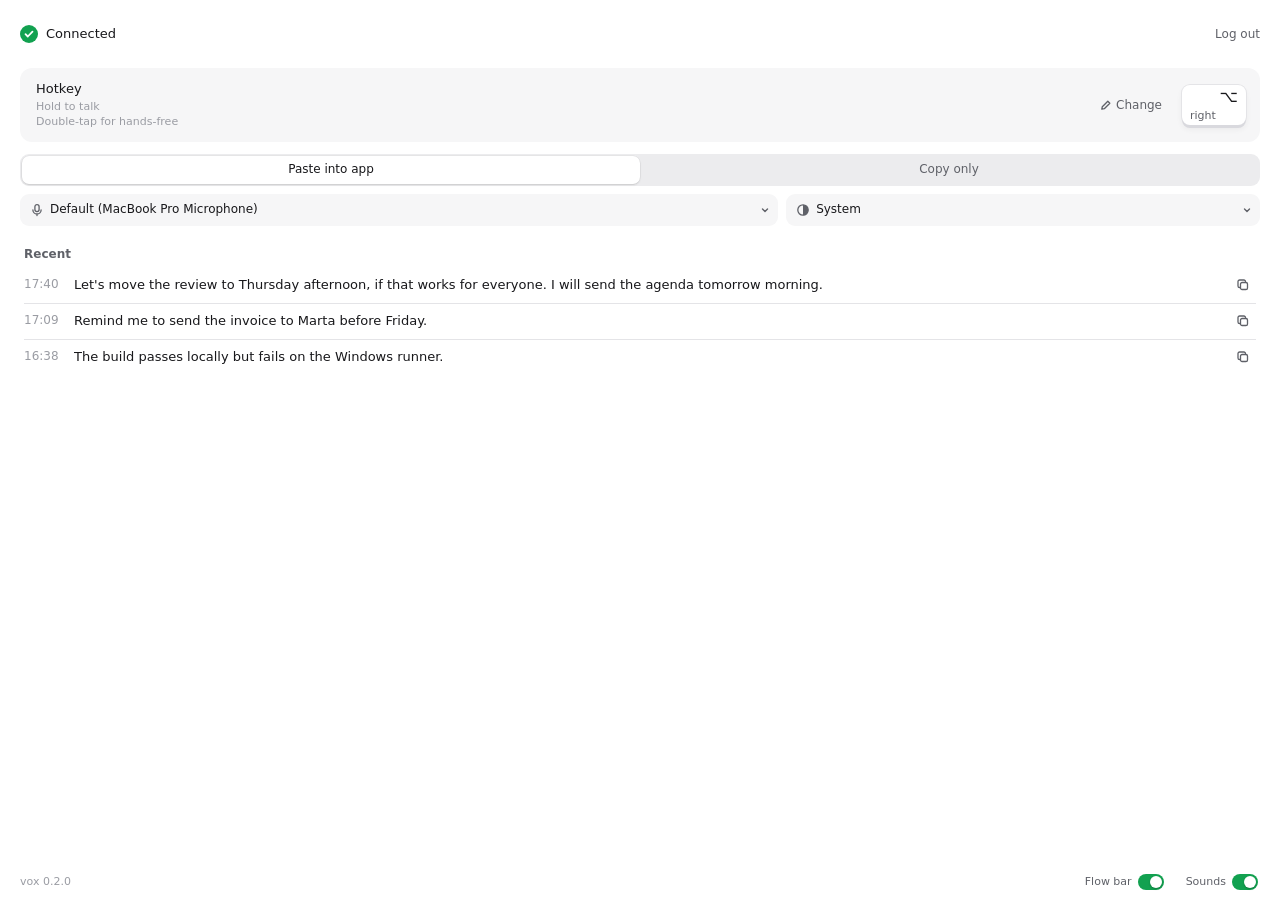
==== commit da254495: "Pick the microphone and the theme; add Copy to the flow bar Users with more than one microphone had " ====
--- a/vox/ui/index.html
+++ b/vox/ui/index.html
@@ -5,6 +5,11 @@
 <meta name="viewport" content="width=device-width, initial-scale=1">
 <title>vox</title>
 <link rel="stylesheet" href="style.css">
+<script>
+  // The system theme until the state names one, so the first frame does
+  // not flash the wrong colours.
+  document.documentElement.dataset.theme = matchMedia("(prefers-color-scheme: dark)").matches ? "dark" : "light";
+</script>
 <style>
   /* Step "Try it": one line with a live keycap in it. */
   .try { display: flex; align-items: center; gap: var(--s2); font-size: var(--fs-lg); color: var(--text-2); flex-wrap: wrap; }
@@ -14,6 +19,8 @@
   .step.just .step-num { animation: pop var(--t-slow) var(--ease-out); }
   .cancel-key { display: inline-flex; align-items: center; gap: 6px; font-size: var(--fs-sm); color: var(--text-2); padding: 2px 4px; border-radius: var(--r-sm); }
   .cancel-key:hover { color: var(--text); }
+  .try-prefs { margin-top: var(--s4); }
+  .step.active .pick { background: var(--surface-2); }
 </style>
 </head>
 <body class="main">
@@ -38,6 +45,9 @@
     chevL: '<svg width="16" height="16" viewBox="0 0 16 16" fill="none" stroke="currentColor" stroke-width="1.6" stroke-linecap="round" stroke-linejoin="round"><path d="M10 3.5L5.5 8l4.5 4.5"/></svg>',
     chevR: '<svg width="12" height="12" viewBox="0 0 12 12" fill="none" stroke="currentColor" stroke-width="1.4" stroke-linecap="round" stroke-linejoin="round"><path d="M4.5 2.5L8 6l-3.5 3.5"/></svg>',
     chevD: '<svg width="10" height="10" viewBox="0 0 10 10" fill="none" stroke="currentColor" stroke-width="1.4" stroke-linecap="round" stroke-linejoin="round"><path d="M2.5 3.8L5 6.3l2.5-2.5"/></svg>',
+    mic: '<svg width="14" height="14" viewBox="0 0 14 14" fill="none" stroke="currentColor" stroke-width="1.3" stroke-linecap="round"><rect x="4.9" y="1.6" width="4.2" height="7" rx="2.1"/><path d="M2.9 6.9a4.1 4.1 0 0 0 8.2 0M7 11v1.6"/></svg>',
+    theme: '<svg width="14" height="14" viewBox="0 0 14 14" fill="none" stroke="currentColor" stroke-width="1.3"><circle cx="7" cy="7" r="5.2"/><path d="M7 1.8a5.2 5.2 0 0 1 0 10.4z" fill="currentColor" stroke="none"/></svg>',
+    chevD: '<svg width="10" height="10" viewBox="0 0 10 10" fill="none" stroke="currentColor" stroke-width="1.4" stroke-linecap="round" stroke-linejoin="round"><path d="M2.5 4l2.5 2.5L7.5 4"/></svg>',
     search: '<svg width="14" height="14" viewBox="0 0 14 14" fill="none" stroke="currentColor" stroke-width="1.5" stroke-linecap="round"><circle cx="6" cy="6" r="4.2"/><path d="M9.2 9.2l3 3"/></svg>',
     x: '<svg width="10" height="10" viewBox="0 0 10 10" fill="none" stroke="currentColor" stroke-width="1.5" stroke-linecap="round"><path d="M2.5 2.5l5 5M7.5 2.5l-5 5"/></svg>',
     trash: '<svg width="14" height="14" viewBox="0 0 14 14" fill="none" stroke="currentColor" stroke-width="1.3" stroke-linecap="round" stroke-linejoin="round"><path d="M2.5 4h9M5.5 4V2.8h3V4M3.8 4l.6 7.2h5.2l.6-7.2"/></svg>',
@@ -141,7 +151,10 @@
     const verb = "Hold";
     const sub = !s.capturing ? `<div class="try-sub">Double-tap for hands-free</div>` : "";
     steps.push({ id: "try", done: (s.history || []).length > 0, title: "Try it", meta: "",
-      body: `<div class="try">${verb} ${keyButton(s)} and speak</div>${sub}${s.capturing ? `<div style="margin-top:var(--s2)">${cancelKey(true)}</div>` : ""}` });
+      body: `<div class="try">${verb} ${keyButton(s)} and speak</div>${sub}${s.capturing ? `<div style="margin-top:var(--s2)">${cancelKey(true)}</div>` : ""}`
+        // The wrong microphone is what makes a first try fail, so the
+        // picker is here too, not only on Home.
+        + `<div class="try-prefs">${prefsRow(s)}</div>` });
 
     // The open step is the first one not done. While the last permission
     // turns green, the permission step stays open a moment longer.
@@ -186,8 +199,35 @@
       </div>
       ${warning}
       ${seg("output", s.output, [["paste", "Paste into app"], ["copy", "Copy only"]])}
+      ${prefsRow(s)}
     </div>`;
   }
+
+  // Microphone and appearance: native selects, so the OS draws the list.
+  function prefsRow(s) {
+    const inputs = s.inputs || [];
+    const cur = s.input || "";
+    // A chosen device that is unplugged stays listed, so the choice is
+    // not lost; vox records from the default until it is back.
+    const names = cur && !inputs.includes(cur) ? inputs.concat([cur]) : inputs;
+    const def = s.input_default ? `Default (${s.input_default})` : "System default";
+    const mics = [`<option value="">${esc(def)}</option>`].concat(names.map((n) =>
+      `<option value="${esc(n)}"${n === cur ? " selected" : ""}>${esc(n)}${inputs.includes(n) ? "" : " (not connected)"}</option>`)).join("");
+    const themes = [["system", "System"], ["light", "Light"], ["dark", "Dark"]].map(([v, t]) =>
+      `<option value="${v}"${v === (s.theme || "system") ? " selected" : ""}>${t}</option>`).join("");
+    return `<div class="prefs">
+      <label class="pick pick-mic" title="Microphone">${I.mic}<select data-pref="input" aria-label="Microphone">${mics}</select>${I.chevD}</label>
+      <label class="pick pick-theme" title="Appearance">${I.theme}<select data-pref="theme" aria-label="Appearance">${themes}</select>${I.chevD}</label>
+    </div>`;
+  }
+
+  // ---------- theme ----------
+  const darkMq = matchMedia("(prefers-color-scheme: dark)");
+  function applyTheme(theme) {
+    const t = theme === "light" || theme === "dark" ? theme : (darkMq.matches ? "dark" : "light");
+    document.documentElement.dataset.theme = t;
+  }
+  darkMq.addEventListener("change", () => applyTheme(state && state.theme));
 
   function rowHtml(h, key, src, withDelete) {
     const copied = ui.copied && ui.copied.key === key && Date.now() < ui.copied.until;
@@ -203,7 +243,8 @@
   function recentView(s) {
     // The window has a fixed height. The hotkey warning takes about one row
     // of height, so Recent gives one row back while it shows.
-    const max = 5 - (s.hotkey && s.hotkey.warning ? 1 : 0);
+    // The microphone and appearance row takes one more.
+    const max = 4 - (s.hotkey && s.hotkey.warning ? 1 : 0);
     const rows = (s.history || []).slice(0, max).map((h, i) => rowHtml(h, rowKey(h, i), "recent", false)).join("");
     const total = s.history_total || 0;
     const all = total > 5 ? `<button class="see-all" data-action="history">All ${total}${I.chevR}</button>` : "";
@@ -397,6 +438,7 @@
   function onState(s) {
     prev = state;
     state = s;
+    applyTheme(s.theme);
     ui.justDone = {};
     ui.justGranted = {};
     if (prev) {
@@ -509,7 +551,21 @@
 
   document.addEventListener("change", (e) => {
     const t = e.target;
+    if (!state || !t.dataset) return;
+    if (t.dataset.pref === "input") call("set_input", t.value || null);
+    else if (t.dataset.pref === "theme") { applyTheme(t.value); call("set_theme", t.value); }
   });
+
+  // Rescan microphones when the window comes forward or the pointer nears
+  // the picker, so a headset plugged in a moment ago is in the list.
+  let scanned = 0;
+  const rescan = () => {
+    if (Date.now() - scanned < 2000) return;
+    scanned = Date.now();
+    call("refresh_inputs");
+  };
+  window.addEventListener("focus", rescan);
+  document.addEventListener("pointerover", (e) => { if (e.target.closest && e.target.closest(".pick-mic")) rescan(); });
 
   document.addEventListener("keydown", (e) => {
     if (!state) return;
@@ -538,7 +594,7 @@
       "Let's move the review to Thursday afternoon, if that works for everyone. I will send the agenda tomorrow morning.",
       "Remind me to send the invoice to Marta before Friday.",
       "The build passes locally but fails on the Windows runner.",
-      "周五之前把发票发给玛尔塔，顺便确认一下付款日期。",
+      "\u5468\u4e94\u4e4b\u524d\u628a\u53d1\u7968\u53d1\u7ed9\u739b\u5c14\u5854\uff0c\u987a\u4fbf\u786e\u8ba4\u4e00\u4e0b\u4ed8\u6b3e\u65e5\u671f\u3002",
       "Ship it after the review.",
       "Can you check whether the staging database still has last week's data?",
       "Thanks, that fixed it.",
@@ -569,6 +625,8 @@
       platform: "mac", account: "ready", account_error: null, hotkey: { label: "Right ⌥", warning: null },
       capturing: false, mode: "hold", output: "paste", sounds: true, show_bar: true,
       permissions: granted, version: "0.2.0",
+      inputs: ["MacBook Pro Microphone", "AirPods Pro", "USB Audio Device"], input: null,
+      input_default: "MacBook Pro Microphone", theme: "system",
     };
     const presets = {
       logged_out: { account: "logged_out", list: 0 },
@@ -648,6 +706,9 @@
       set_output: (o) => push({ output: o }),
       set_sounds: (on) => push({ sounds: !!on }),
       set_show_bar: (v) => push({ show_bar: v }),
+      set_input: (name) => push({ input: name }),
+      refresh_inputs: () => {},
+      set_theme: (t) => push({ theme: t }),
       open_permission: (id) => after(1500, () => push({ permissions: Object.assign({}, s.permissions, { [id]: "granted" }) })),
       copy: (text) => { try { navigator.clipboard && navigator.clipboard.writeText(text); } catch (_) {} },
       get_history: (query, offset, limit) => new Promise((res) => {
--- a/vox/ui/style.css
+++ b/vox/ui/style.css
@@ -1,7 +1,8 @@
 /* vox shared styles.
  *
- * Tokens follow docs/design.md. Light is the default; dark comes from
- * prefers-color-scheme so the window follows the OS without a setting.
+ * Tokens follow docs/design.md. Light is the default; dark applies with
+ * data-theme="dark" on <html>. index.html sets it from the user's choice,
+ * or from prefers-color-scheme for "Match system".
  * The HUD does not use the theme colours: its capsule is dark in both
  * modes, so its own tokens live in hud.html.
  */
@@ -69,32 +70,32 @@
   --ease: cubic-bezier(0.4, 0, 0.2, 1);
 }
 
-@media (prefers-color-scheme: dark) {
-  :root {
-    --bg: #1e1e21;
-    --surface: #26262a;
-    --surface-2: #303035;
-    --line: #36363c;
-    --text: #ededf0;
-    --text-2: #a6a8b0;
-    --text-3: #8a8c94;
-
-    --ink: #f2f2f4;
-    --ink-text: #18181b;
-    --ink-hover: #ffffff;
-
-    --accent: #34d17a;
-    --accent-soft: rgba(52, 209, 122, 0.14);
-
-    --danger: #ff6b60;
-    --warn: #f2ac3c;
-
-    --thumb: #55555c;
-    --thumb-shadow: 0 1px 2px rgba(0, 0, 0, 0.4), inset 0 0 0 1px rgba(255, 255, 255, 0.06);
-    --key-top: #3a3a40;
-    --key-side: #141416;
-    --focus: 0 0 0 3px rgba(52, 209, 122, 0.4);
-  }
+:root[data-theme="light"] { color-scheme: light; }
+:root[data-theme="dark"] {
+  color-scheme: dark;
+  --bg: #1e1e21;
+  --surface: #26262a;
+  --surface-2: #303035;
+  --line: #36363c;
+  --text: #ededf0;
+  --text-2: #a6a8b0;
+  --text-3: #8a8c94;
+
+  --ink: #f2f2f4;
+  --ink-text: #18181b;
+  --ink-hover: #ffffff;
+
+  --accent: #34d17a;
+  --accent-soft: rgba(52, 209, 122, 0.14);
+
+  --danger: #ff6b60;
+  --warn: #f2ac3c;
+
+  --thumb: #55555c;
+  --thumb-shadow: 0 1px 2px rgba(0, 0, 0, 0.4), inset 0 0 0 1px rgba(255, 255, 255, 0.06);
+  --key-top: #3a3a40;
+  --key-side: #141416;
+  --focus: 0 0 0 3px rgba(52, 209, 122, 0.4);
 }
 
 * { box-sizing: border-box; }
@@ -520,6 +521,44 @@
   transition: color var(--t-fast) var(--ease);
 }
 .seg button[aria-checked="true"] { color: var(--text); }
+
+/* Microphone and appearance: two quiet pickers on one line. The select
+   covers its row, so the whole pill opens the native list. */
+.prefs { display: grid; grid-template-columns: 1.6fr 1fr; gap: var(--s2); }
+.pick {
+  position: relative;
+  display: flex;
+  align-items: center;
+  gap: 6px;
+  min-width: 0;
+  height: 32px;
+  padding: 0 var(--s2) 0 10px;
+  border-radius: var(--r-md);
+  background: var(--surface);
+  color: var(--text-2);
+  transition: background var(--t-fast) var(--ease), color var(--t-fast) var(--ease);
+}
+.pick:hover { background: var(--surface-2); color: var(--text); }
+.pick:focus-within { box-shadow: var(--focus); }
+.pick svg { flex: none; }
+.pick select {
+  flex: 1;
+  min-width: 0;
+  height: 100%;
+  margin: 0;
+  padding: 0;
+  border: 0;
+  outline: 0;
+  background: transparent;
+  color: var(--text);
+  font: inherit;
+  font-size: var(--fs-sm);
+  text-overflow: ellipsis;
+  appearance: none;
+  -webkit-appearance: none;
+  cursor: pointer;
+}
+.pick select option { color: var(--text); background: var(--bg); }
 
 /* Recent transcripts */
 .recent { margin-top: var(--s5); }
